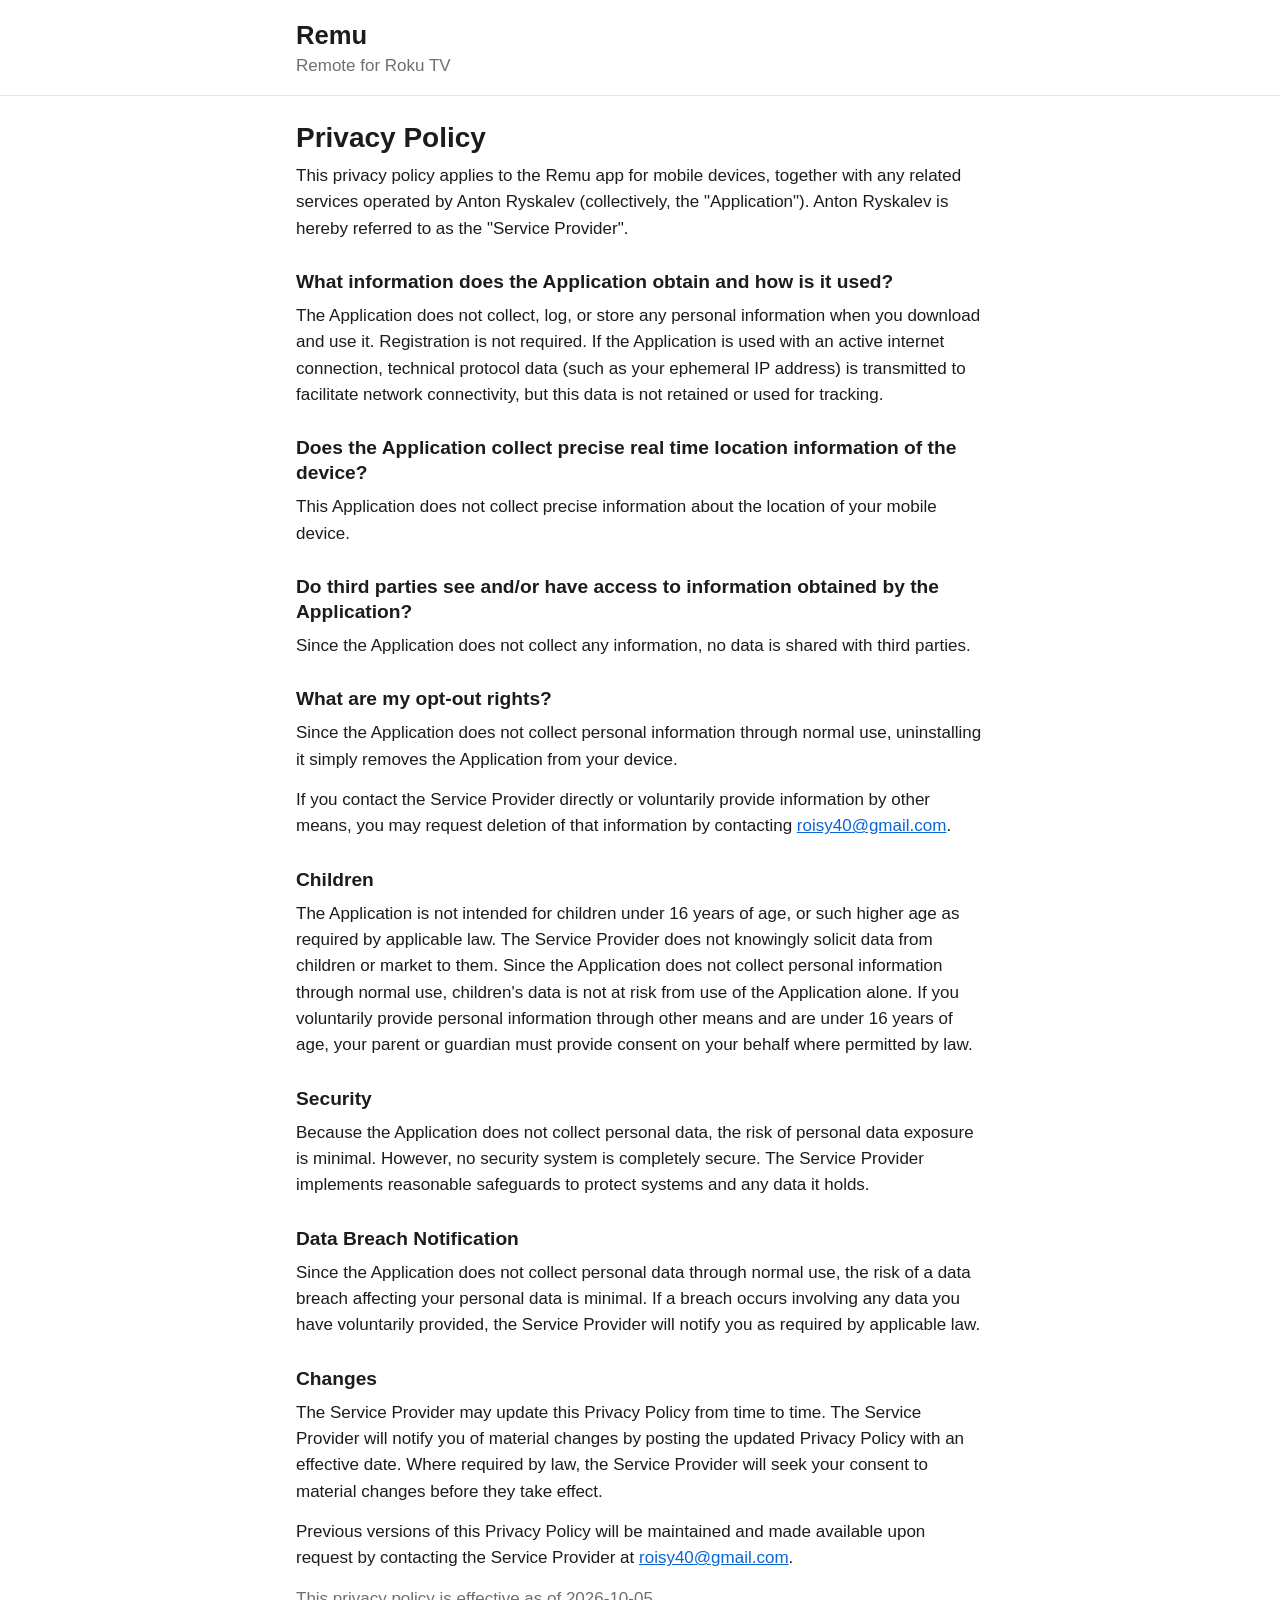
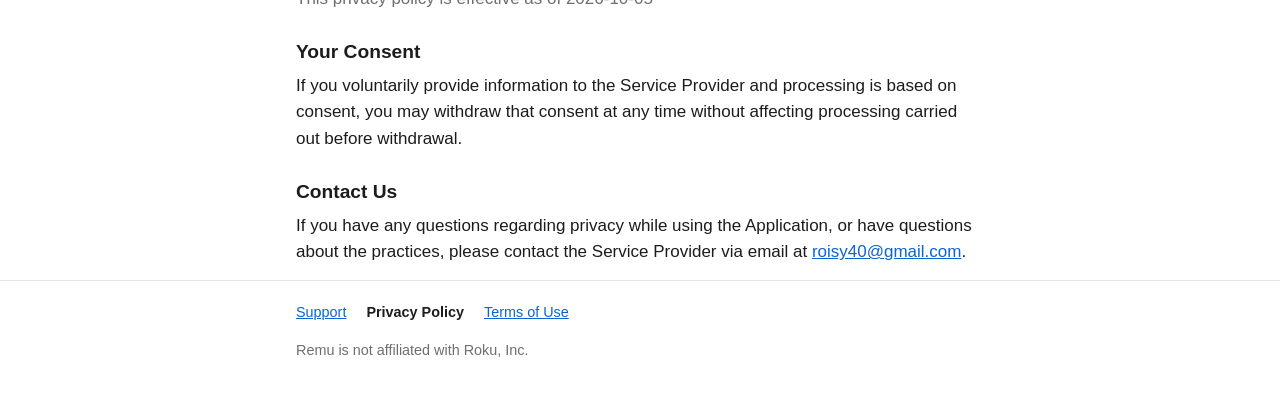
==== privacy.html @ afaa451e "Add Remu support, privacy and terms pages Static HTML + one stylesheet for GitHub Pages: no JS, no e" ====
<!DOCTYPE html>
<html lang="en">
<head>
<meta charset="utf-8">
<meta name="viewport" content="width=device-width, initial-scale=1">
<title>Remu - Privacy Policy</title>
<link rel="stylesheet" href="style.css">
</head>
<body>
<header class="site-header">
  <div class="wrap">
    <p class="app-name"><a href="index.html">Remu</a></p>
    <p class="app-subtitle">Remote for Roku TV</p>
  </div>
</header>

<main class="wrap">
  <h1>Privacy Policy</h1>
  <p>This privacy policy applies to the Remu app for mobile devices, together with any related services operated by Anton Ryskalev (collectively, the "Application"). Anton Ryskalev is hereby referred to as the "Service Provider".</p>

  <h2>What information does the Application obtain and how is it used?</h2>
  <p>The Application does not collect, log, or store any personal information when you download and use it. Registration is not required. If the Application is used with an active internet connection, technical protocol data (such as your ephemeral IP address) is transmitted to facilitate network connectivity, but this data is not retained or used for tracking.</p>

  <h2>Does the Application collect precise real time location information of the device?</h2>
  <p>This Application does not collect precise information about the location of your mobile device.</p>

  <h2>Do third parties see and/or have access to information obtained by the Application?</h2>
  <p>Since the Application does not collect any information, no data is shared with third parties.</p>

  <h2>What are my opt-out rights?</h2>
  <p>Since the Application does not collect personal information through normal use, uninstalling it simply removes the Application from your device.</p>
  <p>If you contact the Service Provider directly or voluntarily provide information by other means, you may request deletion of that information by contacting <a href="mailto:roisy40@gmail.com">roisy40@gmail.com</a>.</p>

  <h2>Children</h2>
  <p>The Application is not intended for children under 16 years of age, or such higher age as required by applicable law. The Service Provider does not knowingly solicit data from children or market to them. Since the Application does not collect personal information through normal use, children's data is not at risk from use of the Application alone. If you voluntarily provide personal information through other means and are under 16 years of age, your parent or guardian must provide consent on your behalf where permitted by law.</p>

  <h2>Security</h2>
  <p>Because the Application does not collect personal data, the risk of personal data exposure is minimal. However, no security system is completely secure. The Service Provider implements reasonable safeguards to protect systems and any data it holds.</p>

  <h2>Data Breach Notification</h2>
  <p>Since the Application does not collect personal data through normal use, the risk of a data breach affecting your personal data is minimal. If a breach occurs involving any data you have voluntarily provided, the Service Provider will notify you as required by applicable law.</p>

  <h2>Changes</h2>
  <p>The Service Provider may update this Privacy Policy from time to time. The Service Provider will notify you of material changes by posting the updated Privacy Policy with an effective date. Where required by law, the Service Provider will seek your consent to material changes before they take effect.</p>
  <p>Previous versions of this Privacy Policy will be maintained and made available upon request by contacting the Service Provider at <a href="mailto:roisy40@gmail.com">roisy40@gmail.com</a>.</p>
  <p class="updated">This privacy policy is effective as of 2026-10-05</p>

  <h2>Your Consent</h2>
  <p>If you voluntarily provide information to the Service Provider and processing is based on consent, you may withdraw that consent at any time without affecting processing carried out before withdrawal.</p>

  <h2>Contact Us</h2>
  <p>If you have any questions regarding privacy while using the Application, or have questions about the practices, please contact the Service Provider via email at <a href="mailto:roisy40@gmail.com">roisy40@gmail.com</a>.</p>
</main>

<footer class="site-footer">
  <div class="wrap">
    <nav>
      <a href="index.html">Support</a>
      <a href="privacy.html" aria-current="page">Privacy Policy</a>
      <a href="terms.html">Terms of Use</a>
    </nav>
    <p>Remu is not affiliated with Roku, Inc.</p>
  </div>
</footer>
</body>
</html>
---- style.css ----
:root {
  color-scheme: light dark;
  --bg: #ffffff;
  --fg: #1c1c1e;
  --muted: #6e6e73;
  --border: #e5e5ea;
  --link: #0a64d6;
  --surface: #f5f5f7;
}

@media (prefers-color-scheme: dark) {
  :root {
    --bg: #111113;
    --fg: #f2f2f7;
    --muted: #a1a1a6;
    --border: #2c2c2e;
    --link: #5aa9ff;
    --surface: #1c1c1e;
  }
}

* {
  box-sizing: border-box;
}

html {
  -webkit-text-size-adjust: 100%;
  text-size-adjust: 100%;
}

body {
  margin: 0;
  background: var(--bg);
  color: var(--fg);
  font-family: -apple-system, BlinkMacSystemFont, "Segoe UI", Roboto, "Helvetica Neue", Arial, sans-serif;
  font-size: 17px;
  line-height: 1.55;
  overflow-wrap: break-word;
}

.wrap {
  max-width: 720px;
  margin: 0 auto;
  padding: 0 16px;
}

a {
  color: var(--link);
}

.site-header {
  border-bottom: 1px solid var(--border);
  padding: 20px 0 16px;
}

.app-name {
  margin: 0;
  font-size: 1.6rem;
  font-weight: 700;
  line-height: 1.2;
}

.app-name a {
  color: inherit;
  text-decoration: none;
}

.app-subtitle {
  margin: 2px 0 0;
  color: var(--muted);
}

main {
  padding: 8px 0 32px;
}

h1 {
  font-size: 1.75rem;
  line-height: 1.25;
  margin: 24px 0 8px;
}

h2 {
  font-size: 1.2rem;
  line-height: 1.3;
  margin: 28px 0 8px;
}

h3 {
  font-size: 1.05rem;
  margin: 20px 0 6px;
}

p,
ul {
  margin: 0 0 14px;
}

ul {
  padding-left: 1.4em;
}

li {
  margin-bottom: 4px;
}

.updated {
  color: var(--muted);
}

.email {
  display: inline-block;
  padding: 10px 14px;
  border-radius: 10px;
  background: var(--surface);
  font-weight: 600;
}

.site-footer {
  border-top: 1px solid var(--border);
  padding: 20px 0 32px;
  color: var(--muted);
  font-size: 0.9rem;
}

.site-footer nav a {
  margin-right: 16px;
  display: inline-block;
  margin-bottom: 6px;
}

.site-footer nav a[aria-current="page"] {
  color: var(--fg);
  text-decoration: none;
  font-weight: 600;
}

.site-footer p {
  margin: 10px 0 0;
}
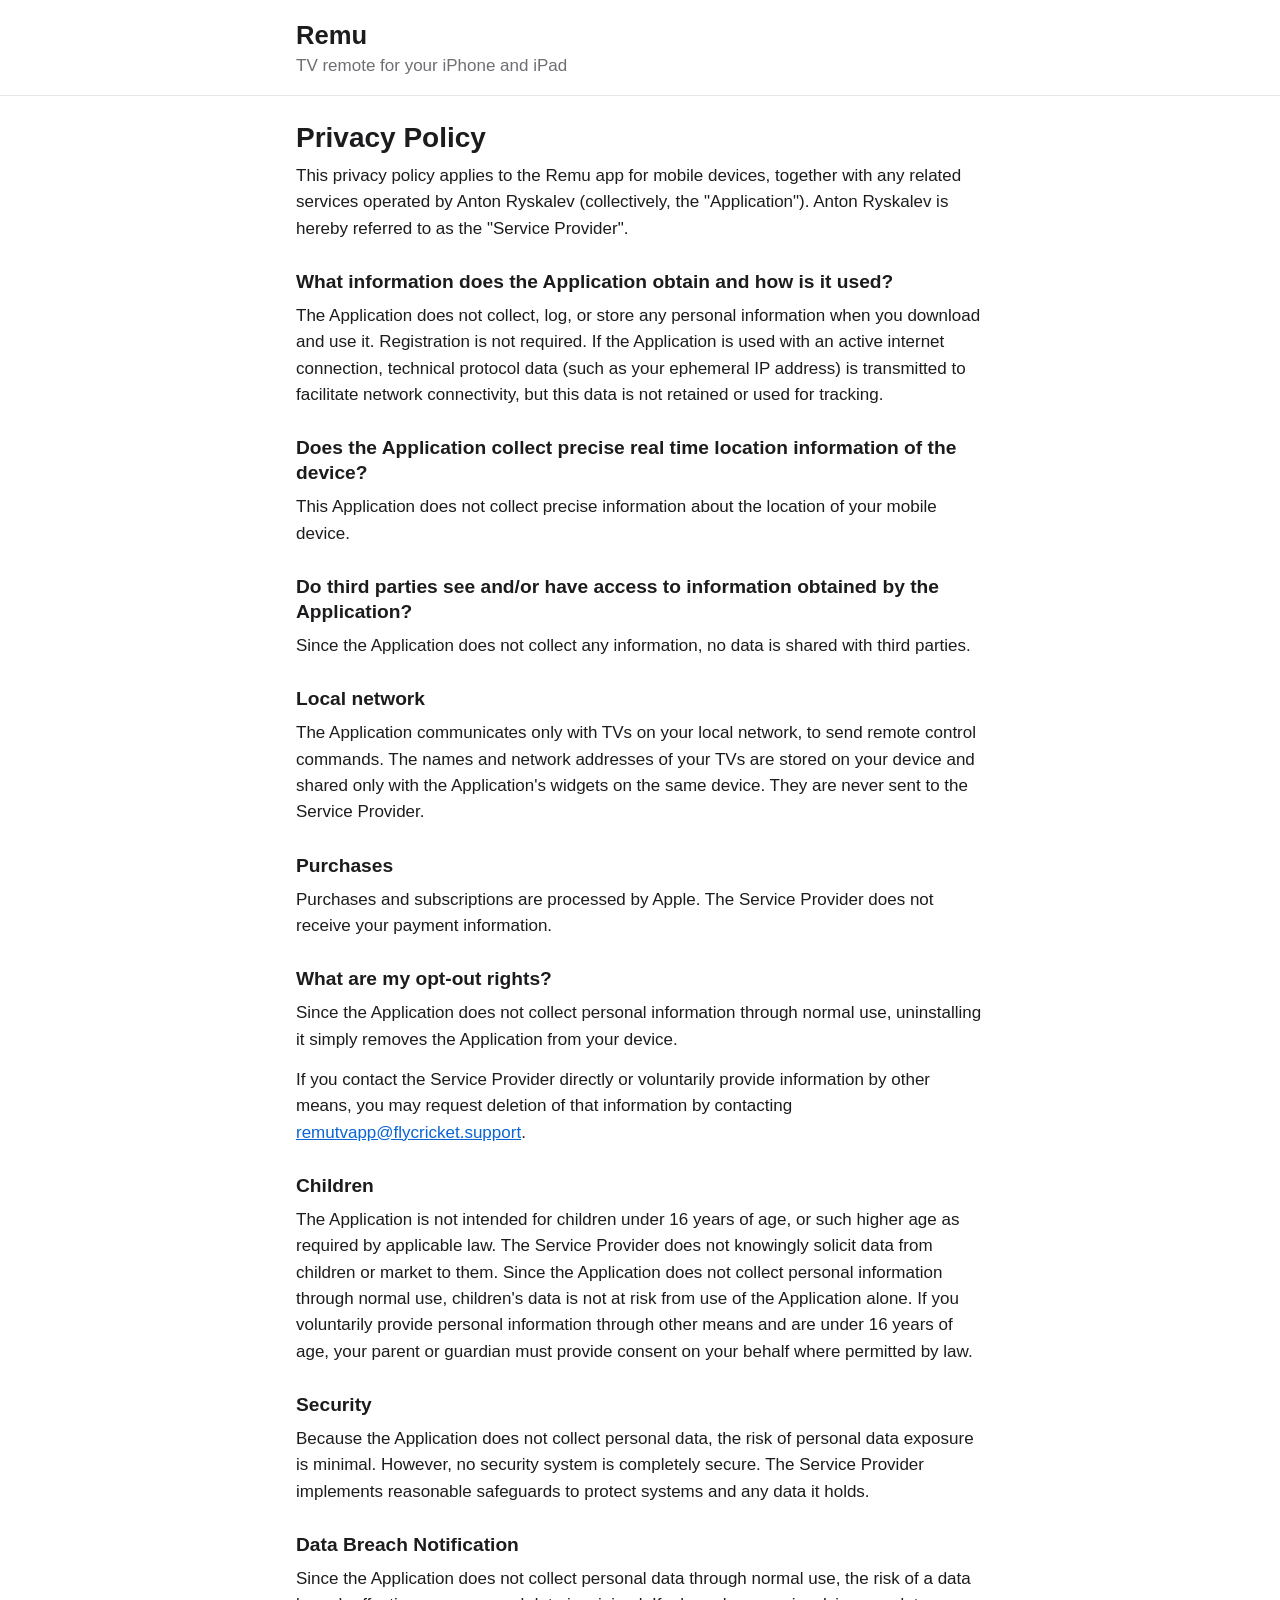
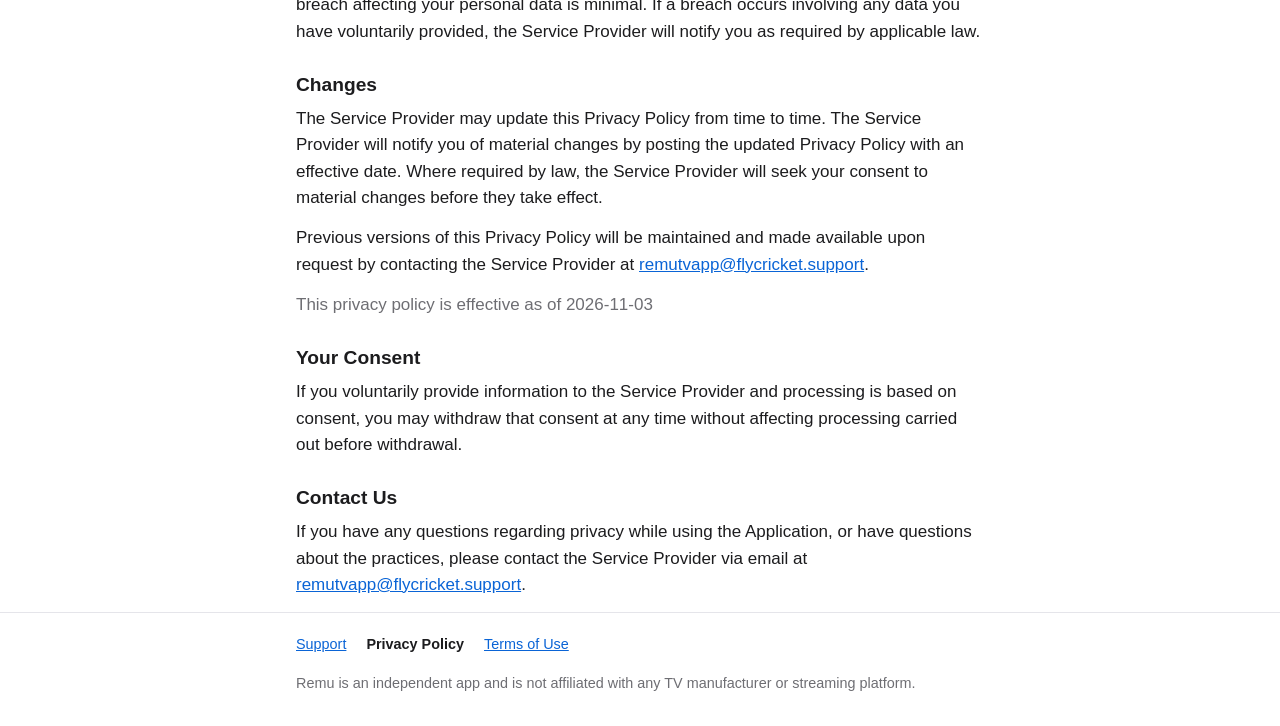
==== commit d6083270: "Make pages brand-neutral, add subscription terms and localized support - Replace TV-brand subtitle a" ====
--- a/privacy.html
+++ b/privacy.html
@@ -10,7 +10,7 @@
 <header class="site-header">
   <div class="wrap">
     <p class="app-name"><a href="index.html">Remu</a></p>
-    <p class="app-subtitle">Remote for Roku TV</p>
+    <p class="app-subtitle">TV remote for your iPhone and iPad</p>
   </div>
 </header>
 
@@ -27,9 +27,15 @@
   <h2>Do third parties see and/or have access to information obtained by the Application?</h2>
   <p>Since the Application does not collect any information, no data is shared with third parties.</p>
 
+  <h2>Local network</h2>
+  <p>The Application communicates only with TVs on your local network, to send remote control commands. The names and network addresses of your TVs are stored on your device and shared only with the Application's widgets on the same device. They are never sent to the Service Provider.</p>
+
+  <h2>Purchases</h2>
+  <p>Purchases and subscriptions are processed by Apple. The Service Provider does not receive your payment information.</p>
+
   <h2>What are my opt-out rights?</h2>
   <p>Since the Application does not collect personal information through normal use, uninstalling it simply removes the Application from your device.</p>
-  <p>If you contact the Service Provider directly or voluntarily provide information by other means, you may request deletion of that information by contacting <a href="mailto:roisy40@gmail.com">roisy40@gmail.com</a>.</p>
+  <p>If you contact the Service Provider directly or voluntarily provide information by other means, you may request deletion of that information by contacting <a href="mailto:remutvapp@flycricket.support">remutvapp@flycricket.support</a>.</p>
 
   <h2>Children</h2>
   <p>The Application is not intended for children under 16 years of age, or such higher age as required by applicable law. The Service Provider does not knowingly solicit data from children or market to them. Since the Application does not collect personal information through normal use, children's data is not at risk from use of the Application alone. If you voluntarily provide personal information through other means and are under 16 years of age, your parent or guardian must provide consent on your behalf where permitted by law.</p>
@@ -42,14 +48,14 @@
 
   <h2>Changes</h2>
   <p>The Service Provider may update this Privacy Policy from time to time. The Service Provider will notify you of material changes by posting the updated Privacy Policy with an effective date. Where required by law, the Service Provider will seek your consent to material changes before they take effect.</p>
-  <p>Previous versions of this Privacy Policy will be maintained and made available upon request by contacting the Service Provider at <a href="mailto:roisy40@gmail.com">roisy40@gmail.com</a>.</p>
-  <p class="updated">This privacy policy is effective as of 2026-10-05</p>
+  <p>Previous versions of this Privacy Policy will be maintained and made available upon request by contacting the Service Provider at <a href="mailto:remutvapp@flycricket.support">remutvapp@flycricket.support</a>.</p>
+  <p class="updated">This privacy policy is effective as of 2026-11-03</p>
 
   <h2>Your Consent</h2>
   <p>If you voluntarily provide information to the Service Provider and processing is based on consent, you may withdraw that consent at any time without affecting processing carried out before withdrawal.</p>
 
   <h2>Contact Us</h2>
-  <p>If you have any questions regarding privacy while using the Application, or have questions about the practices, please contact the Service Provider via email at <a href="mailto:roisy40@gmail.com">roisy40@gmail.com</a>.</p>
+  <p>If you have any questions regarding privacy while using the Application, or have questions about the practices, please contact the Service Provider via email at <a href="mailto:remutvapp@flycricket.support">remutvapp@flycricket.support</a>.</p>
 </main>
 
 <footer class="site-footer">
@@ -59,7 +65,7 @@
       <a href="privacy.html" aria-current="page">Privacy Policy</a>
       <a href="terms.html">Terms of Use</a>
     </nav>
-    <p>Remu is not affiliated with Roku, Inc.</p>
+    <p>Remu is an independent app and is not affiliated with any TV manufacturer or streaming platform.</p>
   </div>
 </footer>
 </body>
--- a/style.css
+++ b/style.css
@@ -138,3 +138,18 @@
 .site-footer p {
   margin: 10px 0 0;
 }
+
+.lang {
+  margin-top: 10px;
+  font-size: 0.85rem;
+}
+
+.lang a {
+  margin-right: 12px;
+}
+
+.lang a[aria-current="page"] {
+  color: var(--fg);
+  text-decoration: none;
+  font-weight: 600;
+}
